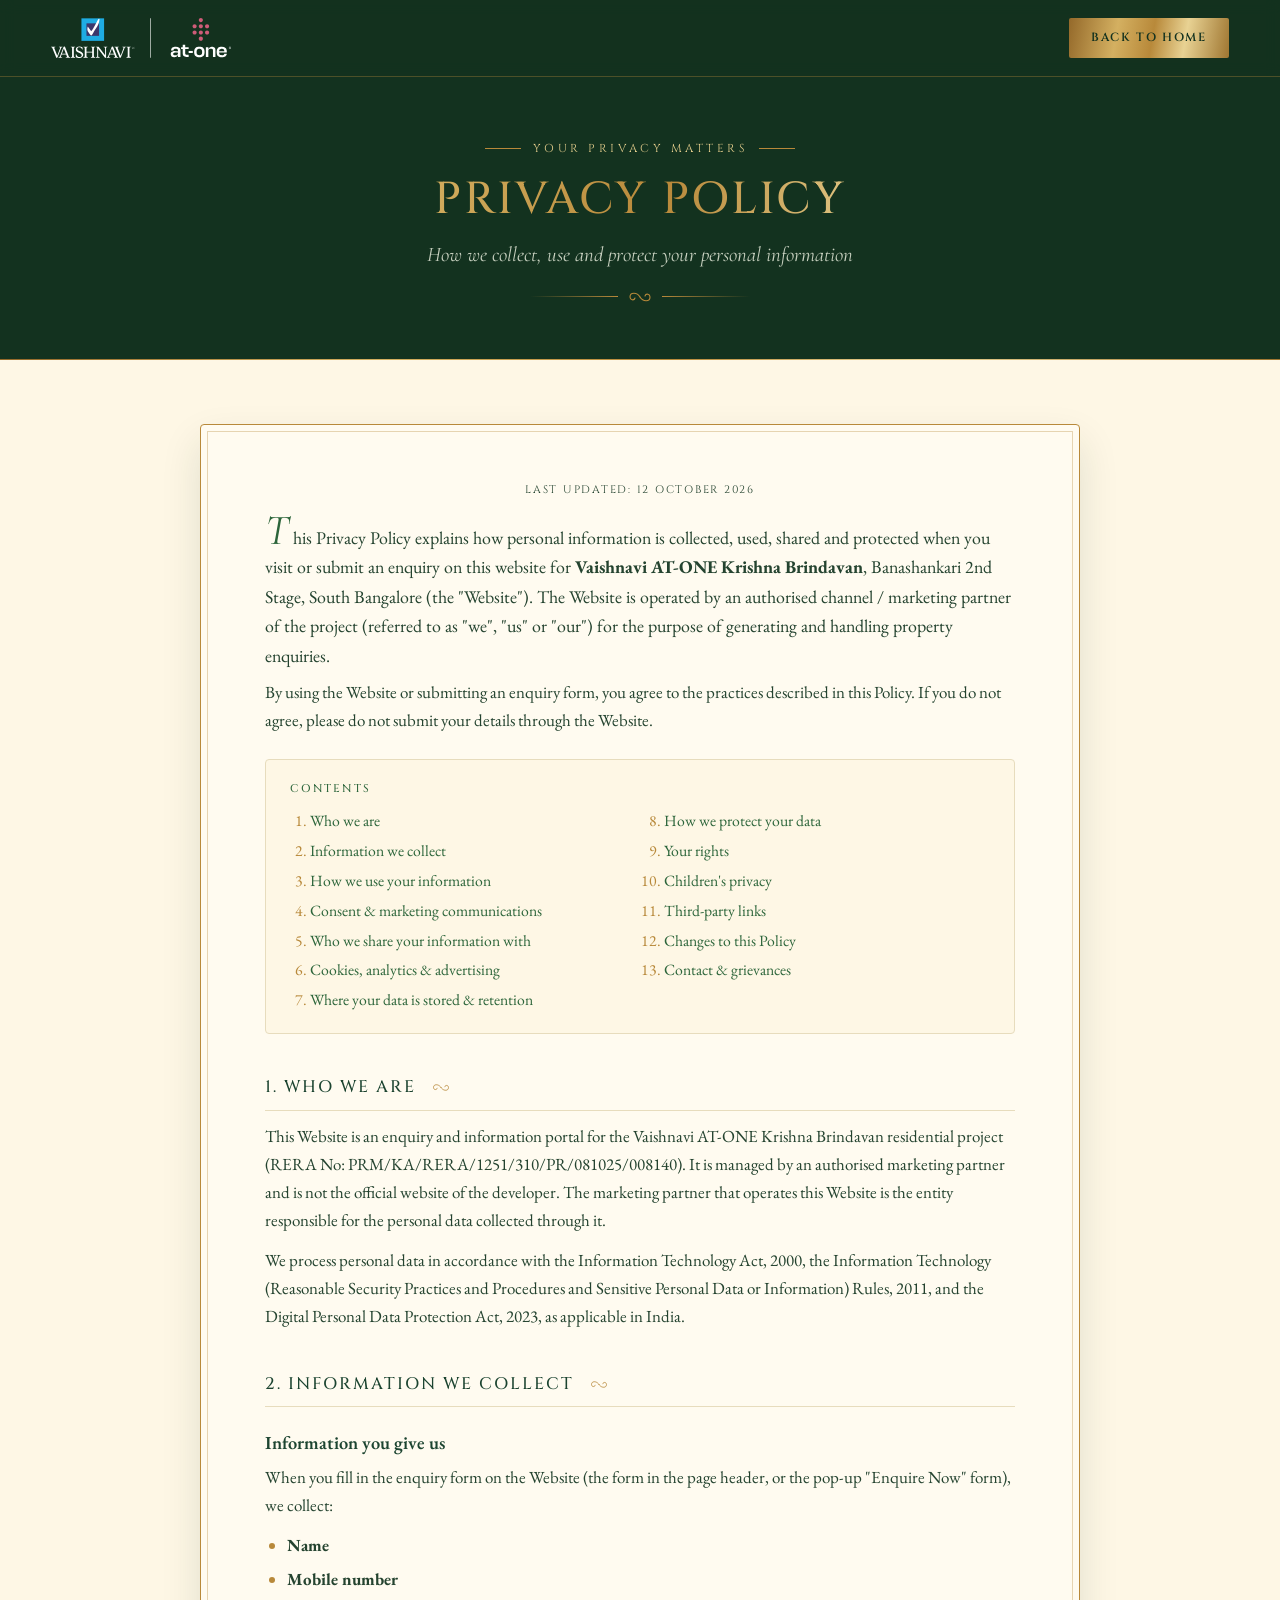
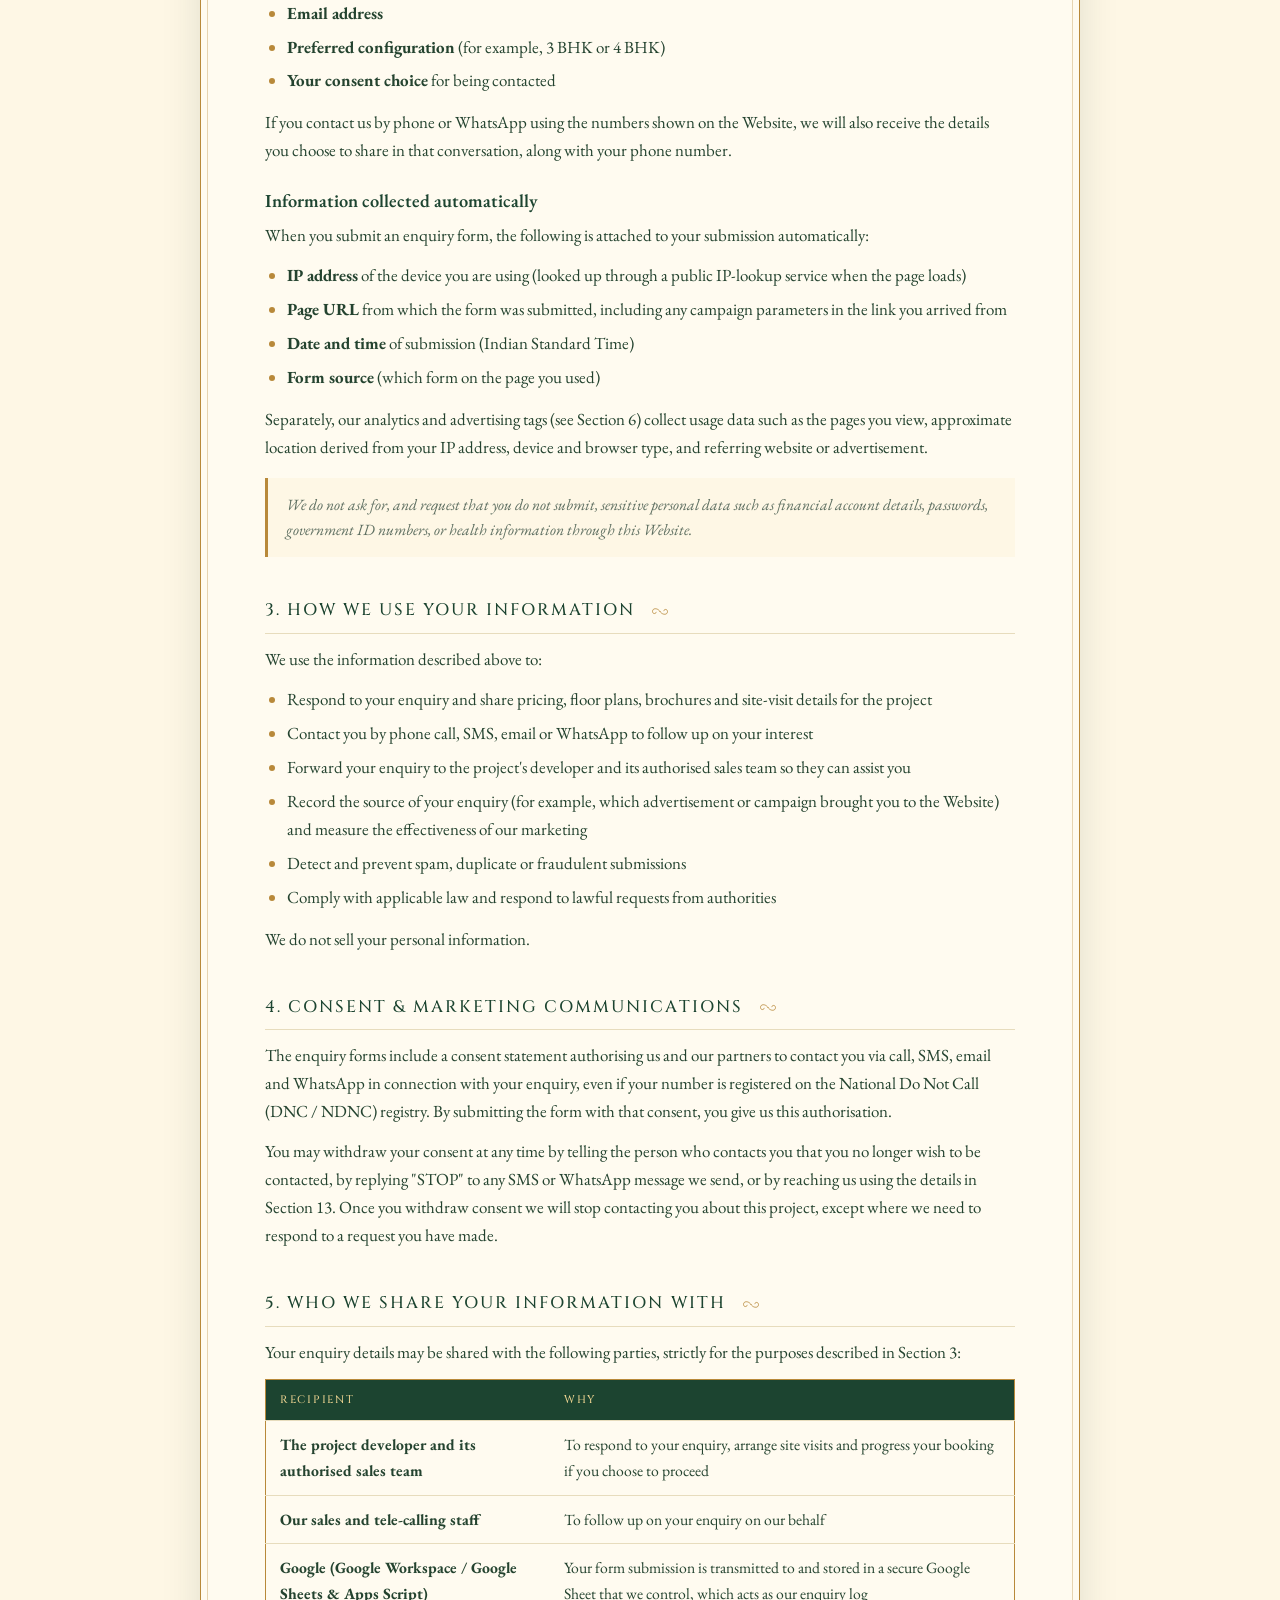
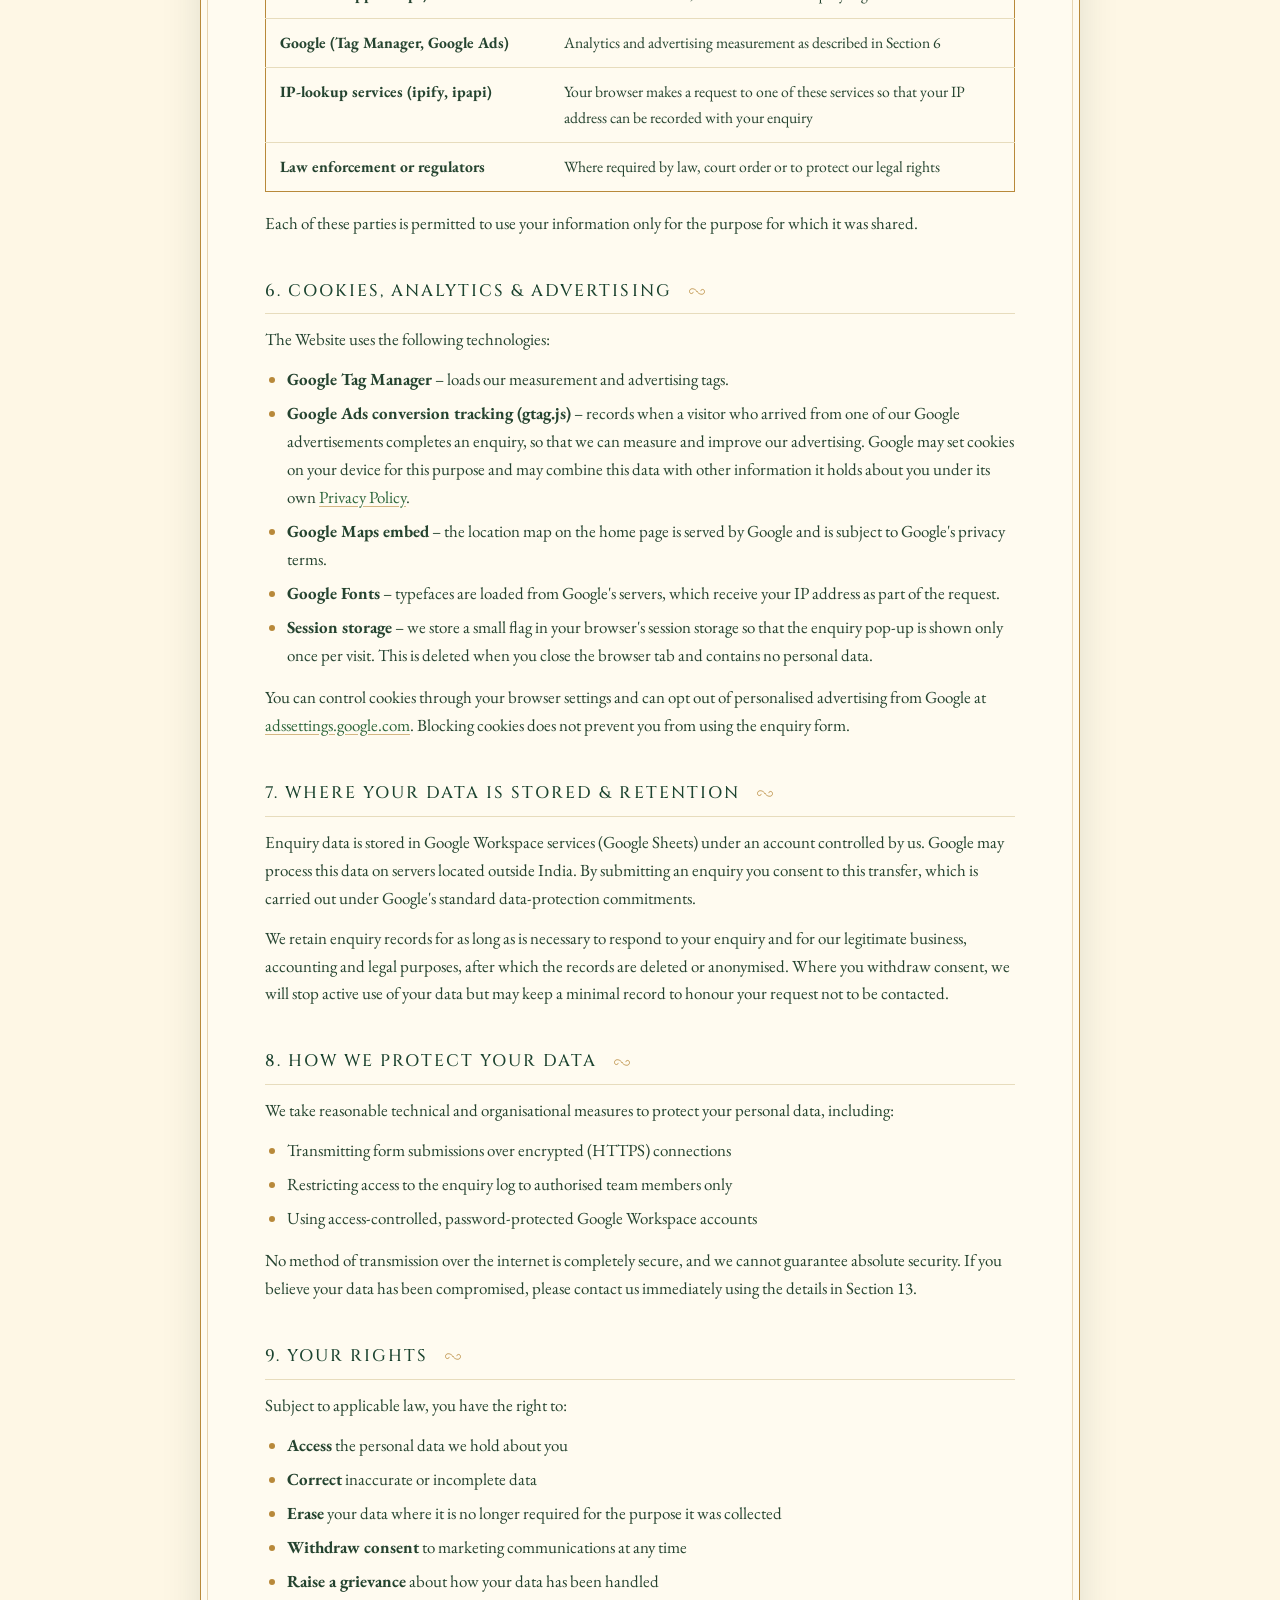
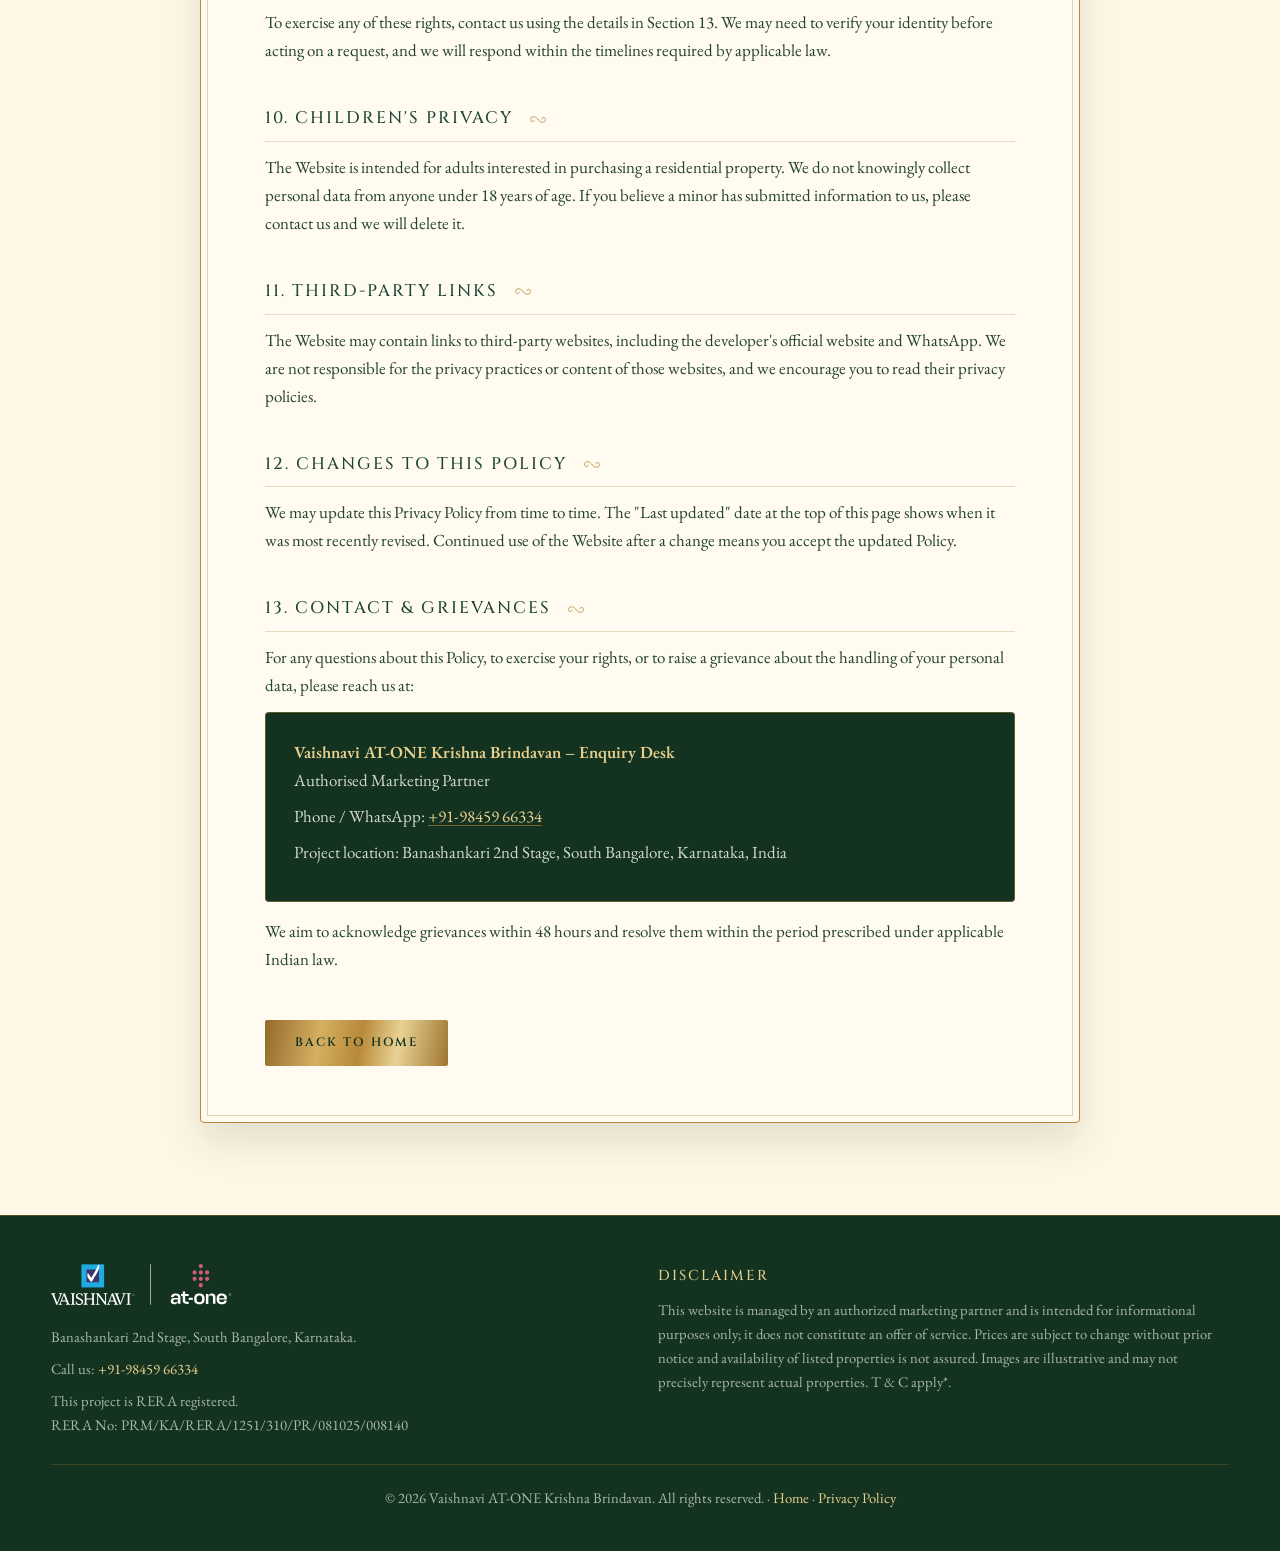
==== privacy-policy.html @ 6ecc54d1 "Add privacy policy page Adds privacy-policy.html in the site's brochure style covering the data the " ====
<!DOCTYPE html>
<html lang="en">
<head>
  <!-- Google Tag Manager -->
<script>(function(w,d,s,l,i){w[l]=w[l]||[];w[l].push({'gtm.start':
new Date().getTime(),event:'gtm.js'});var f=d.getElementsByTagName(s)[0],
j=d.createElement(s),dl=l!='dataLayer'?'&l='+l:'';j.async=true;j.src=
'https://www.googletagmanager.com/gtm.js?id='+i+dl;f.parentNode.insertBefore(j,f);
})(window,document,'script','dataLayer','GTM-M7QC5JXZ');</script>
<!-- End Google Tag Manager -->

<!-- Google tag (gtag.js) -->
<script async src="https://www.googletagmanager.com/gtag/js?id=AW-18381098301"></script>
<script>
  window.dataLayer = window.dataLayer || [];
  function gtag(){dataLayer.push(arguments);}
  gtag('js', new Date());

  gtag('config', 'AW-18381098301');
</script>

<meta charset="UTF-8">
<meta name="viewport" content="width=device-width, initial-scale=1.0">
<title>Privacy Policy | Vaishnavi AT-ONE Krishna Brindavan</title>
<meta name="description" content="Privacy Policy for the Vaishnavi AT-ONE Krishna Brindavan enquiry website: what personal data we collect, why we collect it, who we share it with, and your rights.">
<meta name="robots" content="index, follow">
<link rel="icon" href="favicon.ico">

<link rel="preconnect" href="https://fonts.googleapis.com">
<link rel="preconnect" href="https://fonts.gstatic.com" crossorigin>
<link href="https://fonts.googleapis.com/css2?family=Cinzel:wght@400;500;600&family=EB+Garamond:ital,wght@0,400;0,500;0,600;1,400&family=Cormorant+Garamond:ital,wght@1,400;1,500&display=swap" rel="stylesheet">

<style>
/* Design language: VAKB digital brochure — cream paper, forest green, gold foil serif caps */
:root{
  --green-950:#13321f;
  --green-900:#1c4430;
  --green-700:#2c653a;
  --green-ink:#24432f;
  --gold:#b8893a;
  --gold-soft:#e6cf8e;
  --gold-foil:linear-gradient(100deg,#94692a 0%,#d4b061 30%,#b8893a 52%,#e8d293 72%,#9f7631 100%);
  --cream:#fef7e5;
  --ivory:#fffbf0;
  --ink:#24432f;
  --muted:#5d6e60;
  --line:#e7dcbd;
  --shadow:0 18px 40px rgba(19,50,31,.12);
  --radius:4px;
  --font-caps:'Cinzel',serif;
  --font-display:'Cormorant Garamond',serif;
  --font-body:'EB Garamond',serif;
  --swash:url("data:image/svg+xml,%3Csvg xmlns='http://www.w3.org/2000/svg' viewBox='0 0 40 14'%3E%3Cg fill='none' stroke='%23b8893a' stroke-width='1.1' stroke-linecap='round'%3E%3Cpath d='M20 7c-3-5-10-5-10 0 0 3 4 4 5 1'/%3E%3Cpath d='M20 7c3 5 10 5 10 0 0-3-4-4-5-1'/%3E%3C/g%3E%3C/svg%3E");
}
*{margin:0;padding:0;box-sizing:border-box}
html{scroll-behavior:smooth;scroll-padding-top:90px}
body{font-family:var(--font-body);color:var(--ink);background:var(--cream);line-height:1.65;font-size:1.06rem;overflow-x:hidden}
img{max-width:100%;display:block}
a{color:var(--green-700);text-decoration:underline;text-decoration-color:rgba(184,137,58,.6);text-underline-offset:3px}
a:hover{color:var(--gold)}
.container{width:min(1200px,92%);margin:0 auto}

/* ---------- Header ---------- */
header{position:fixed;inset:0 0 auto 0;z-index:100;background:rgba(19,50,31,.95);backdrop-filter:blur(8px);border-bottom:1px solid rgba(184,137,58,.35)}
.nav{display:flex;align-items:center;justify-content:space-between;height:76px}
.nav-cta{display:inline-block;background:var(--gold-foil);color:var(--green-950);padding:10px 22px;border-radius:2px;font-family:var(--font-caps);font-weight:600;font-size:.74rem;letter-spacing:.14em;text-transform:uppercase;text-decoration:none;transition:transform .25s,box-shadow .25s}
.nav-cta:hover{transform:translateY(-2px);box-shadow:0 8px 20px rgba(184,137,58,.4);color:var(--green-950)}

/* ---------- Page hero ---------- */
.page-hero{background:var(--green-950);color:#e9ecdf;padding:130px 0 56px;text-align:center;position:relative}
.page-hero::after{content:"";position:absolute;inset:auto 0 0 0;height:1px;background:var(--gold-foil)}
.eyebrow{display:inline-flex;align-items:center;gap:12px;color:var(--gold-soft);font-family:var(--font-caps);letter-spacing:.3em;text-transform:uppercase;font-size:.72rem;margin-bottom:16px}
.eyebrow::before,.eyebrow::after{content:"";width:36px;height:1px;background:var(--gold)}
.page-hero h1{font-family:var(--font-caps);font-size:clamp(1.8rem,3.6vw,2.8rem);font-weight:500;line-height:1.15;letter-spacing:.06em;text-transform:uppercase;background:var(--gold-foil);-webkit-background-clip:text;background-clip:text;color:transparent}
.page-hero .sub{font-family:var(--font-display);font-style:italic;font-size:1.3rem;color:#c7d0bf;margin-top:12px}
.divider{width:220px;height:14px;margin:18px auto 0;background:var(--swash) center/40px 14px no-repeat,linear-gradient(90deg,transparent,var(--gold)) left center/88px 1px no-repeat,linear-gradient(90deg,var(--gold),transparent) right center/88px 1px no-repeat}

/* ---------- Policy body ---------- */
.policy{padding:64px 0 92px}
.paper{background:var(--ivory);border:1px solid var(--gold);outline:1px solid rgba(184,137,58,.35);outline-offset:-8px;border-radius:var(--radius);box-shadow:var(--shadow);max-width:880px;margin:0 auto;padding:56px clamp(22px,5vw,64px)}
.paper .intro{font-size:1.12rem;color:var(--green-ink);margin-bottom:8px}
.paper .intro::first-letter{font-family:var(--font-display);font-style:italic;font-size:2.4em;line-height:.9;color:var(--green-700);padding-right:4px}
.paper h2{font-family:var(--font-caps);font-size:1.05rem;font-weight:500;letter-spacing:.12em;text-transform:uppercase;color:var(--green-900);margin:40px 0 12px;padding-bottom:8px;border-bottom:1px solid var(--line);display:flex;align-items:center;gap:10px}
.paper h2::after{content:"";width:30px;height:12px;background:var(--swash) center/contain no-repeat;flex:none}
.paper h3{font-family:var(--font-body);font-weight:600;font-size:1.15rem;color:var(--green-900);margin:20px 0 6px}
.paper p{margin-bottom:12px;color:var(--green-ink)}
.paper ul{margin:0 0 14px 22px}
.paper li{margin-bottom:6px;color:var(--green-ink)}
.paper li::marker{color:var(--gold)}
.paper table{width:100%;border-collapse:collapse;margin:10px 0 18px;border:1px solid var(--gold);font-size:.98rem}
.paper th,.paper td{padding:11px 14px;text-align:left;border-bottom:1px solid var(--line);vertical-align:top}
.paper th{background:var(--green-900);color:var(--gold-soft);font-family:var(--font-caps);font-size:.68rem;letter-spacing:.16em;text-transform:uppercase;font-weight:500}
.paper tr:last-child td{border-bottom:none}
.note{background:var(--cream);border-left:3px solid var(--gold);padding:14px 18px;margin:16px 0 20px;font-style:italic;color:var(--muted);font-size:.98rem}
.toc{background:var(--cream);border:1px solid var(--line);padding:20px 24px;margin:24px 0 8px;border-radius:var(--radius)}
.toc b{font-family:var(--font-caps);font-size:.7rem;letter-spacing:.16em;text-transform:uppercase;color:var(--green-700);display:block;margin-bottom:10px;font-weight:500}
.toc ol{margin:0 0 0 20px;columns:2;column-gap:28px}
.toc li{margin-bottom:4px;font-size:.98rem}
.toc a{text-decoration:none}
.toc a:hover{text-decoration:underline}
.meta{font-family:var(--font-caps);font-size:.68rem;letter-spacing:.16em;text-transform:uppercase;color:var(--muted);text-align:center;margin-bottom:28px}
.contact-card{background:var(--green-950);color:#e9ecdf;border-radius:var(--radius);padding:26px 28px;margin-top:12px;border:1px solid rgba(184,137,58,.45)}
.contact-card p{color:#d3dacb;margin-bottom:8px}
.contact-card a{color:var(--gold-soft)}
.contact-card b{color:var(--gold-soft);font-weight:600}
.back{display:inline-block;margin-top:34px;background:var(--gold-foil);color:var(--green-950);padding:13px 30px;border-radius:2px;font-family:var(--font-caps);font-weight:600;font-size:.76rem;letter-spacing:.16em;text-transform:uppercase;text-decoration:none;transition:transform .2s,box-shadow .2s}
.back:hover{transform:translateY(-2px);box-shadow:0 10px 24px rgba(184,137,58,.35);color:var(--green-950)}

/* ---------- Footer ---------- */
footer{background:var(--green-950);color:#a9b8a5;padding:48px 0 40px;font-size:.92rem;border-top:1px solid rgba(184,137,58,.35)}
footer .f-grid{display:grid;grid-template-columns:1fr 1fr;gap:36px;margin-bottom:26px}
footer h4{color:var(--gold-soft);font-family:var(--font-caps);font-size:.9rem;letter-spacing:.14em;text-transform:uppercase;margin-bottom:10px;font-weight:500}
footer a{color:var(--gold-soft);text-decoration:none}
footer a:hover{text-decoration:underline}
.f-bottom{border-top:1px solid rgba(184,137,58,.25);padding-top:20px;text-align:center;line-height:1.8}

@media (max-width:960px){
  footer .f-grid{grid-template-columns:1fr}
  .page-hero{padding-top:110px}
  .paper{padding-top:40px;padding-bottom:40px}
  .toc ol{columns:1}
}
@media (max-width:600px){
  .paper table{font-size:.9rem}
  .paper th,.paper td{padding:9px 10px}
}
@media (prefers-reduced-motion:reduce){
  html{scroll-behavior:auto}
}
</style>
</head>
<body>

<!-- Google Tag Manager (noscript) -->
<noscript><iframe src="https://www.googletagmanager.com/ns.html?id=GTM-M7QC5JXZ"
height="0" width="0" style="display:none;visibility:hidden"></iframe></noscript>
<!-- End Google Tag Manager (noscript) -->

<!-- ================= HEADER ================= -->
<header>
  <div class="container nav">
    <a href="index.html" class="brand" aria-label="Back to home">
      <img src="media/at-one-logo.svg" alt="Vaishnavi AT-ONE Krishna Brindavan" width="180" height="auto">
    </a>
    <a href="index.html" class="nav-cta">Back to Home</a>
  </div>
</header>

<!-- ================= PAGE HERO ================= -->
<section class="page-hero">
  <div class="container">
    <span class="eyebrow">Your Privacy Matters</span>
    <h1>Privacy Policy</h1>
    <p class="sub">How we collect, use and protect your personal information</p>
    <div class="divider"></div>
  </div>
</section>

<!-- ================= POLICY ================= -->
<main class="policy">
  <div class="container">
    <article class="paper">
      <p class="meta">Last updated: 12 October 2026</p>

      <p class="intro">This Privacy Policy explains how personal information is collected, used, shared and protected when you visit or submit an enquiry on this website for <strong>Vaishnavi AT-ONE Krishna Brindavan</strong>, Banashankari 2nd Stage, South Bangalore (the "Website"). The Website is operated by an authorised channel / marketing partner of the project (referred to as "we", "us" or "our") for the purpose of generating and handling property enquiries.</p>
      <p>By using the Website or submitting an enquiry form, you agree to the practices described in this Policy. If you do not agree, please do not submit your details through the Website.</p>

      <nav class="toc" aria-label="Contents">
        <b>Contents</b>
        <ol>
          <li><a href="#who-we-are">Who we are</a></li>
          <li><a href="#what-we-collect">Information we collect</a></li>
          <li><a href="#how-we-use">How we use your information</a></li>
          <li><a href="#consent">Consent &amp; marketing communications</a></li>
          <li><a href="#sharing">Who we share your information with</a></li>
          <li><a href="#cookies">Cookies, analytics &amp; advertising</a></li>
          <li><a href="#storage">Where your data is stored &amp; retention</a></li>
          <li><a href="#security">How we protect your data</a></li>
          <li><a href="#rights">Your rights</a></li>
          <li><a href="#children">Children's privacy</a></li>
          <li><a href="#third-party">Third-party links</a></li>
          <li><a href="#changes">Changes to this Policy</a></li>
          <li><a href="#contact">Contact &amp; grievances</a></li>
        </ol>
      </nav>

      <h2 id="who-we-are">1. Who we are</h2>
      <p>This Website is an enquiry and information portal for the Vaishnavi AT-ONE Krishna Brindavan residential project (RERA No: PRM/KA/RERA/1251/310/PR/081025/008140). It is managed by an authorised marketing partner and is not the official website of the developer. The marketing partner that operates this Website is the entity responsible for the personal data collected through it.</p>
      <p>We process personal data in accordance with the Information Technology Act, 2000, the Information Technology (Reasonable Security Practices and Procedures and Sensitive Personal Data or Information) Rules, 2011, and the Digital Personal Data Protection Act, 2023, as applicable in India.</p>

      <h2 id="what-we-collect">2. Information we collect</h2>
      <h3>Information you give us</h3>
      <p>When you fill in the enquiry form on the Website (the form in the page header, or the pop-up "Enquire Now" form), we collect:</p>
      <ul>
        <li><strong>Name</strong></li>
        <li><strong>Mobile number</strong></li>
        <li><strong>Email address</strong></li>
        <li><strong>Preferred configuration</strong> (for example, 3 BHK or 4 BHK)</li>
        <li><strong>Your consent choice</strong> for being contacted</li>
      </ul>
      <p>If you contact us by phone or WhatsApp using the numbers shown on the Website, we will also receive the details you choose to share in that conversation, along with your phone number.</p>

      <h3>Information collected automatically</h3>
      <p>When you submit an enquiry form, the following is attached to your submission automatically:</p>
      <ul>
        <li><strong>IP address</strong> of the device you are using (looked up through a public IP-lookup service when the page loads)</li>
        <li><strong>Page URL</strong> from which the form was submitted, including any campaign parameters in the link you arrived from</li>
        <li><strong>Date and time</strong> of submission (Indian Standard Time)</li>
        <li><strong>Form source</strong> (which form on the page you used)</li>
      </ul>
      <p>Separately, our analytics and advertising tags (see Section 6) collect usage data such as the pages you view, approximate location derived from your IP address, device and browser type, and referring website or advertisement.</p>

      <div class="note">We do not ask for, and request that you do not submit, sensitive personal data such as financial account details, passwords, government ID numbers, or health information through this Website.</div>

      <h2 id="how-we-use">3. How we use your information</h2>
      <p>We use the information described above to:</p>
      <ul>
        <li>Respond to your enquiry and share pricing, floor plans, brochures and site-visit details for the project</li>
        <li>Contact you by phone call, SMS, email or WhatsApp to follow up on your interest</li>
        <li>Forward your enquiry to the project's developer and its authorised sales team so they can assist you</li>
        <li>Record the source of your enquiry (for example, which advertisement or campaign brought you to the Website) and measure the effectiveness of our marketing</li>
        <li>Detect and prevent spam, duplicate or fraudulent submissions</li>
        <li>Comply with applicable law and respond to lawful requests from authorities</li>
      </ul>
      <p>We do not sell your personal information.</p>

      <h2 id="consent">4. Consent &amp; marketing communications</h2>
      <p>The enquiry forms include a consent statement authorising us and our partners to contact you via call, SMS, email and WhatsApp in connection with your enquiry, even if your number is registered on the National Do Not Call (DNC / NDNC) registry. By submitting the form with that consent, you give us this authorisation.</p>
      <p>You may withdraw your consent at any time by telling the person who contacts you that you no longer wish to be contacted, by replying "STOP" to any SMS or WhatsApp message we send, or by reaching us using the details in Section 13. Once you withdraw consent we will stop contacting you about this project, except where we need to respond to a request you have made.</p>

      <h2 id="sharing">5. Who we share your information with</h2>
      <p>Your enquiry details may be shared with the following parties, strictly for the purposes described in Section 3:</p>
      <table>
        <thead>
          <tr><th>Recipient</th><th>Why</th></tr>
        </thead>
        <tbody>
          <tr><td><strong>The project developer and its authorised sales team</strong></td><td>To respond to your enquiry, arrange site visits and progress your booking if you choose to proceed</td></tr>
          <tr><td><strong>Our sales and tele-calling staff</strong></td><td>To follow up on your enquiry on our behalf</td></tr>
          <tr><td><strong>Google (Google Workspace / Google Sheets &amp; Apps Script)</strong></td><td>Your form submission is transmitted to and stored in a secure Google Sheet that we control, which acts as our enquiry log</td></tr>
          <tr><td><strong>Google (Tag Manager, Google Ads)</strong></td><td>Analytics and advertising measurement as described in Section 6</td></tr>
          <tr><td><strong>IP-lookup services (ipify, ipapi)</strong></td><td>Your browser makes a request to one of these services so that your IP address can be recorded with your enquiry</td></tr>
          <tr><td><strong>Law enforcement or regulators</strong></td><td>Where required by law, court order or to protect our legal rights</td></tr>
        </tbody>
      </table>
      <p>Each of these parties is permitted to use your information only for the purpose for which it was shared.</p>

      <h2 id="cookies">6. Cookies, analytics &amp; advertising</h2>
      <p>The Website uses the following technologies:</p>
      <ul>
        <li><strong>Google Tag Manager</strong> – loads our measurement and advertising tags.</li>
        <li><strong>Google Ads conversion tracking (gtag.js)</strong> – records when a visitor who arrived from one of our Google advertisements completes an enquiry, so that we can measure and improve our advertising. Google may set cookies on your device for this purpose and may combine this data with other information it holds about you under its own <a href="https://policies.google.com/privacy" target="_blank" rel="noopener">Privacy Policy</a>.</li>
        <li><strong>Google Maps embed</strong> – the location map on the home page is served by Google and is subject to Google's privacy terms.</li>
        <li><strong>Google Fonts</strong> – typefaces are loaded from Google's servers, which receive your IP address as part of the request.</li>
        <li><strong>Session storage</strong> – we store a small flag in your browser's session storage so that the enquiry pop-up is shown only once per visit. This is deleted when you close the browser tab and contains no personal data.</li>
      </ul>
      <p>You can control cookies through your browser settings and can opt out of personalised advertising from Google at <a href="https://adssettings.google.com" target="_blank" rel="noopener">adssettings.google.com</a>. Blocking cookies does not prevent you from using the enquiry form.</p>

      <h2 id="storage">7. Where your data is stored &amp; retention</h2>
      <p>Enquiry data is stored in Google Workspace services (Google Sheets) under an account controlled by us. Google may process this data on servers located outside India. By submitting an enquiry you consent to this transfer, which is carried out under Google's standard data-protection commitments.</p>
      <p>We retain enquiry records for as long as is necessary to respond to your enquiry and for our legitimate business, accounting and legal purposes, after which the records are deleted or anonymised. Where you withdraw consent, we will stop active use of your data but may keep a minimal record to honour your request not to be contacted.</p>

      <h2 id="security">8. How we protect your data</h2>
      <p>We take reasonable technical and organisational measures to protect your personal data, including:</p>
      <ul>
        <li>Transmitting form submissions over encrypted (HTTPS) connections</li>
        <li>Restricting access to the enquiry log to authorised team members only</li>
        <li>Using access-controlled, password-protected Google Workspace accounts</li>
      </ul>
      <p>No method of transmission over the internet is completely secure, and we cannot guarantee absolute security. If you believe your data has been compromised, please contact us immediately using the details in Section 13.</p>

      <h2 id="rights">9. Your rights</h2>
      <p>Subject to applicable law, you have the right to:</p>
      <ul>
        <li><strong>Access</strong> the personal data we hold about you</li>
        <li><strong>Correct</strong> inaccurate or incomplete data</li>
        <li><strong>Erase</strong> your data where it is no longer required for the purpose it was collected</li>
        <li><strong>Withdraw consent</strong> to marketing communications at any time</li>
        <li><strong>Raise a grievance</strong> about how your data has been handled</li>
      </ul>
      <p>To exercise any of these rights, contact us using the details in Section 13. We may need to verify your identity before acting on a request, and we will respond within the timelines required by applicable law.</p>

      <h2 id="children">10. Children's privacy</h2>
      <p>The Website is intended for adults interested in purchasing a residential property. We do not knowingly collect personal data from anyone under 18 years of age. If you believe a minor has submitted information to us, please contact us and we will delete it.</p>

      <h2 id="third-party">11. Third-party links</h2>
      <p>The Website may contain links to third-party websites, including the developer's official website and WhatsApp. We are not responsible for the privacy practices or content of those websites, and we encourage you to read their privacy policies.</p>

      <h2 id="changes">12. Changes to this Policy</h2>
      <p>We may update this Privacy Policy from time to time. The "Last updated" date at the top of this page shows when it was most recently revised. Continued use of the Website after a change means you accept the updated Policy.</p>

      <h2 id="contact">13. Contact &amp; grievances</h2>
      <p>For any questions about this Policy, to exercise your rights, or to raise a grievance about the handling of your personal data, please reach us at:</p>
      <div class="contact-card">
        <p><b>Vaishnavi AT-ONE Krishna Brindavan – Enquiry Desk</b><br>Authorised Marketing Partner</p>
        <p>Phone / WhatsApp: <a href="tel:+919845966334">+91-98459 66334</a></p>
        <p>Project location: Banashankari 2nd Stage, South Bangalore, Karnataka, India</p>
        <!-- TODO: add a dedicated privacy / grievance email address here, e.g.
        <p>Email: <a href="mailto:privacy@example.com">privacy@example.com</a></p> -->
      </div>
      <p style="margin-top:16px">We aim to acknowledge grievances within 48 hours and resolve them within the period prescribed under applicable Indian law.</p>

      <a href="index.html" class="back">Back to Home</a>
    </article>
  </div>
</main>

<!-- ================= FOOTER ================= -->
<footer>
  <div class="container">
    <div class="f-grid">
      <div>
        <img src="media/at-one-logo.svg" alt="Vaishnavi AT-ONE Krishna Brindavan" width="180" height="auto" style="margin-bottom: 20px;">
        <p>Banashankari 2nd Stage, South Bangalore, Karnataka.</p>
        <p style="margin-top:8px">Call us: <a href="tel:+919845966334">+91-98459 66334</a></p>
        <p style="margin-top:8px">This project is RERA registered.<br>RERA No: PRM/KA/RERA/1251/310/PR/081025/008140</p>
      </div>
      <div>
        <h4>Disclaimer</h4>
        <p>This website is managed by an authorized marketing partner and is intended for informational purposes only; it does not constitute an offer of service. Prices are subject to change without prior notice and availability of listed properties is not assured. Images are illustrative and may not precisely represent actual properties. T &amp; C apply*.</p>
      </div>
    </div>
    <div class="f-bottom">
      © 2026 Vaishnavi AT-ONE Krishna Brindavan. All rights reserved. · <a href="index.html">Home</a> · <a href="privacy-policy.html">Privacy Policy</a>
    </div>
  </div>
</footer>

</body>
</html>
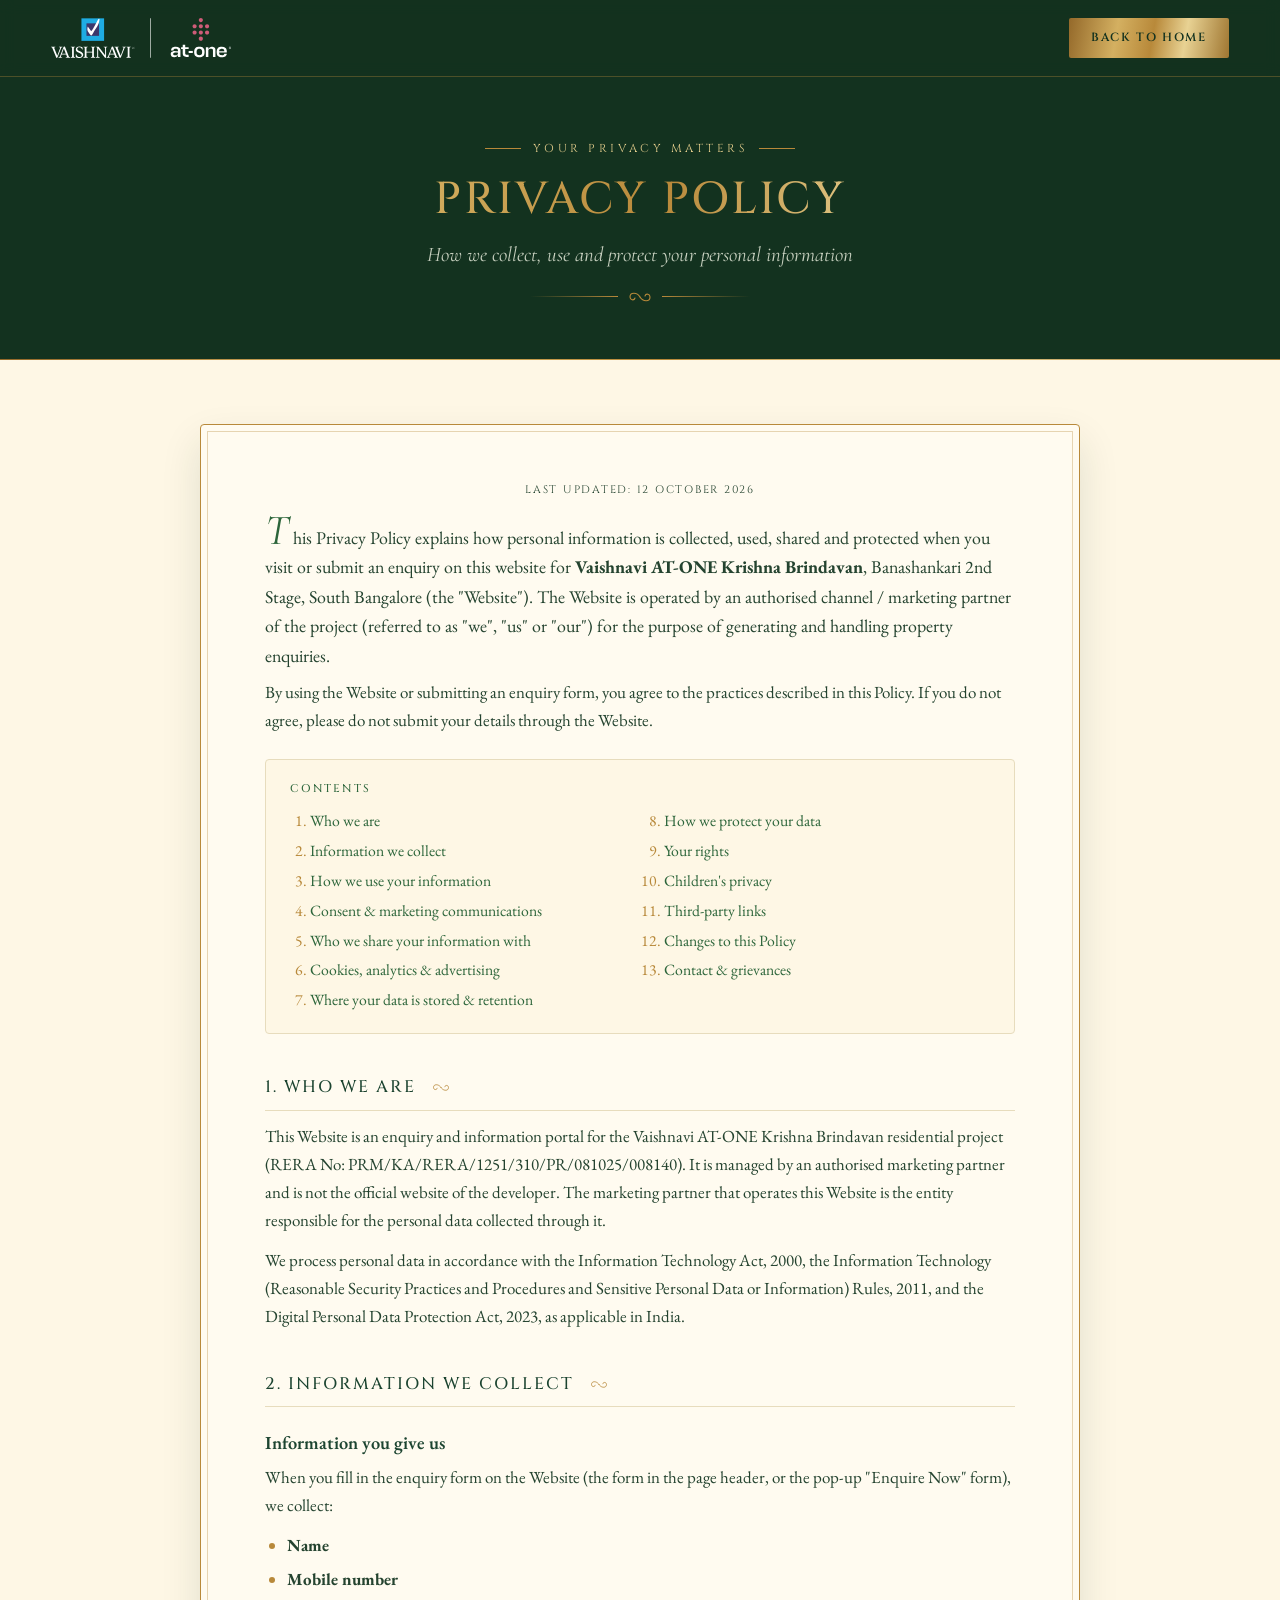
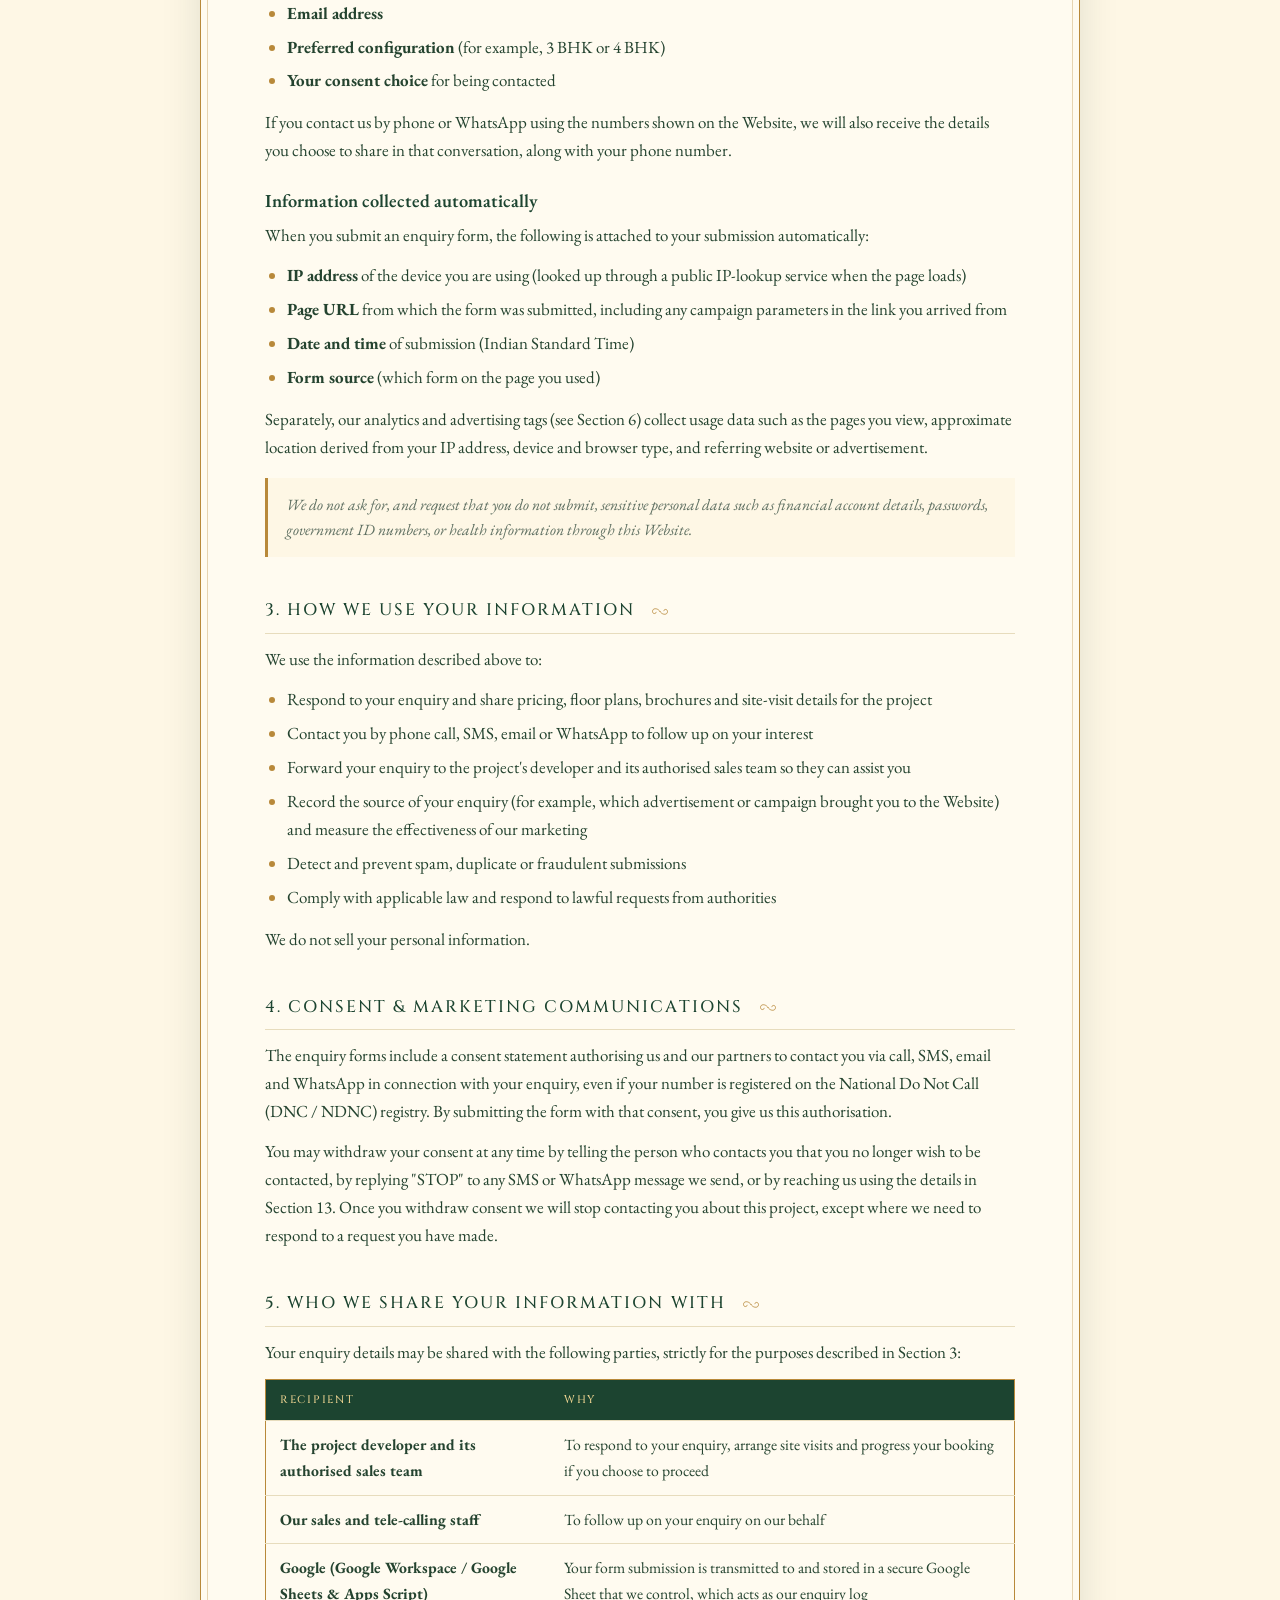
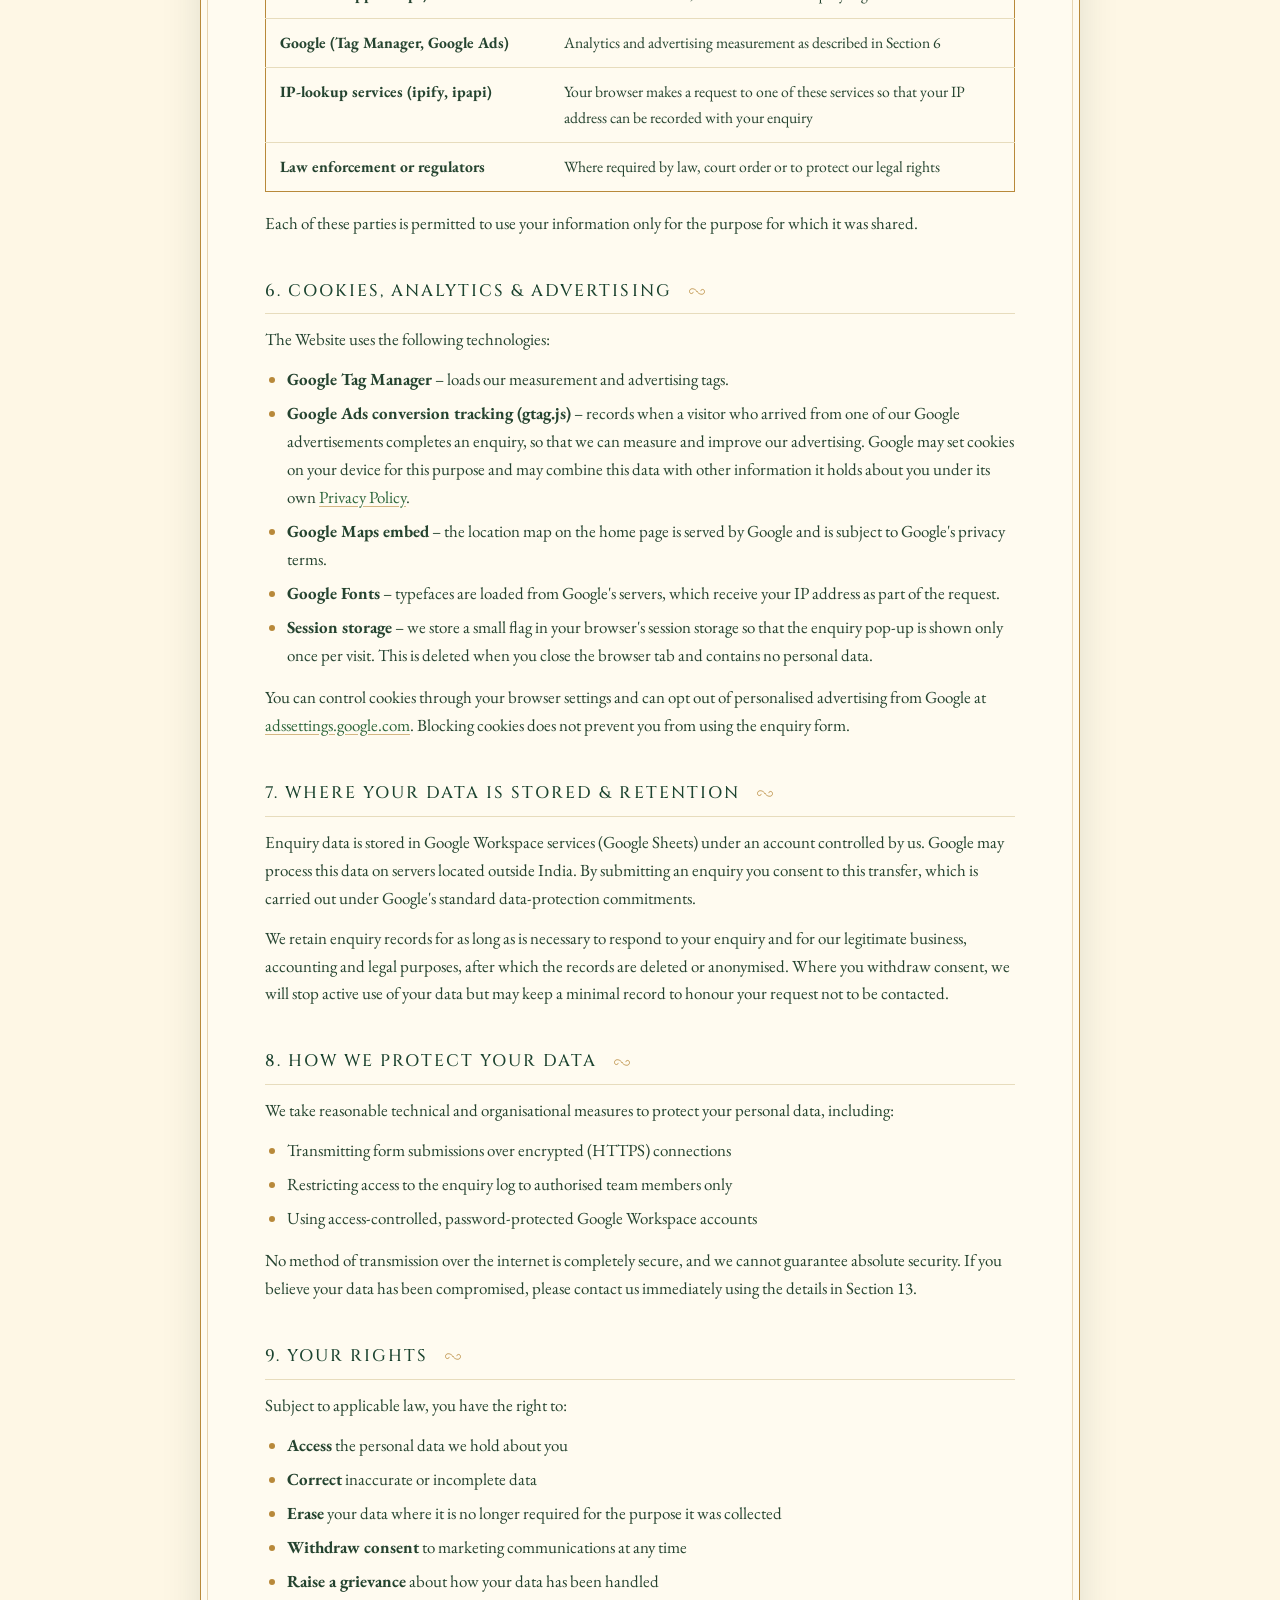
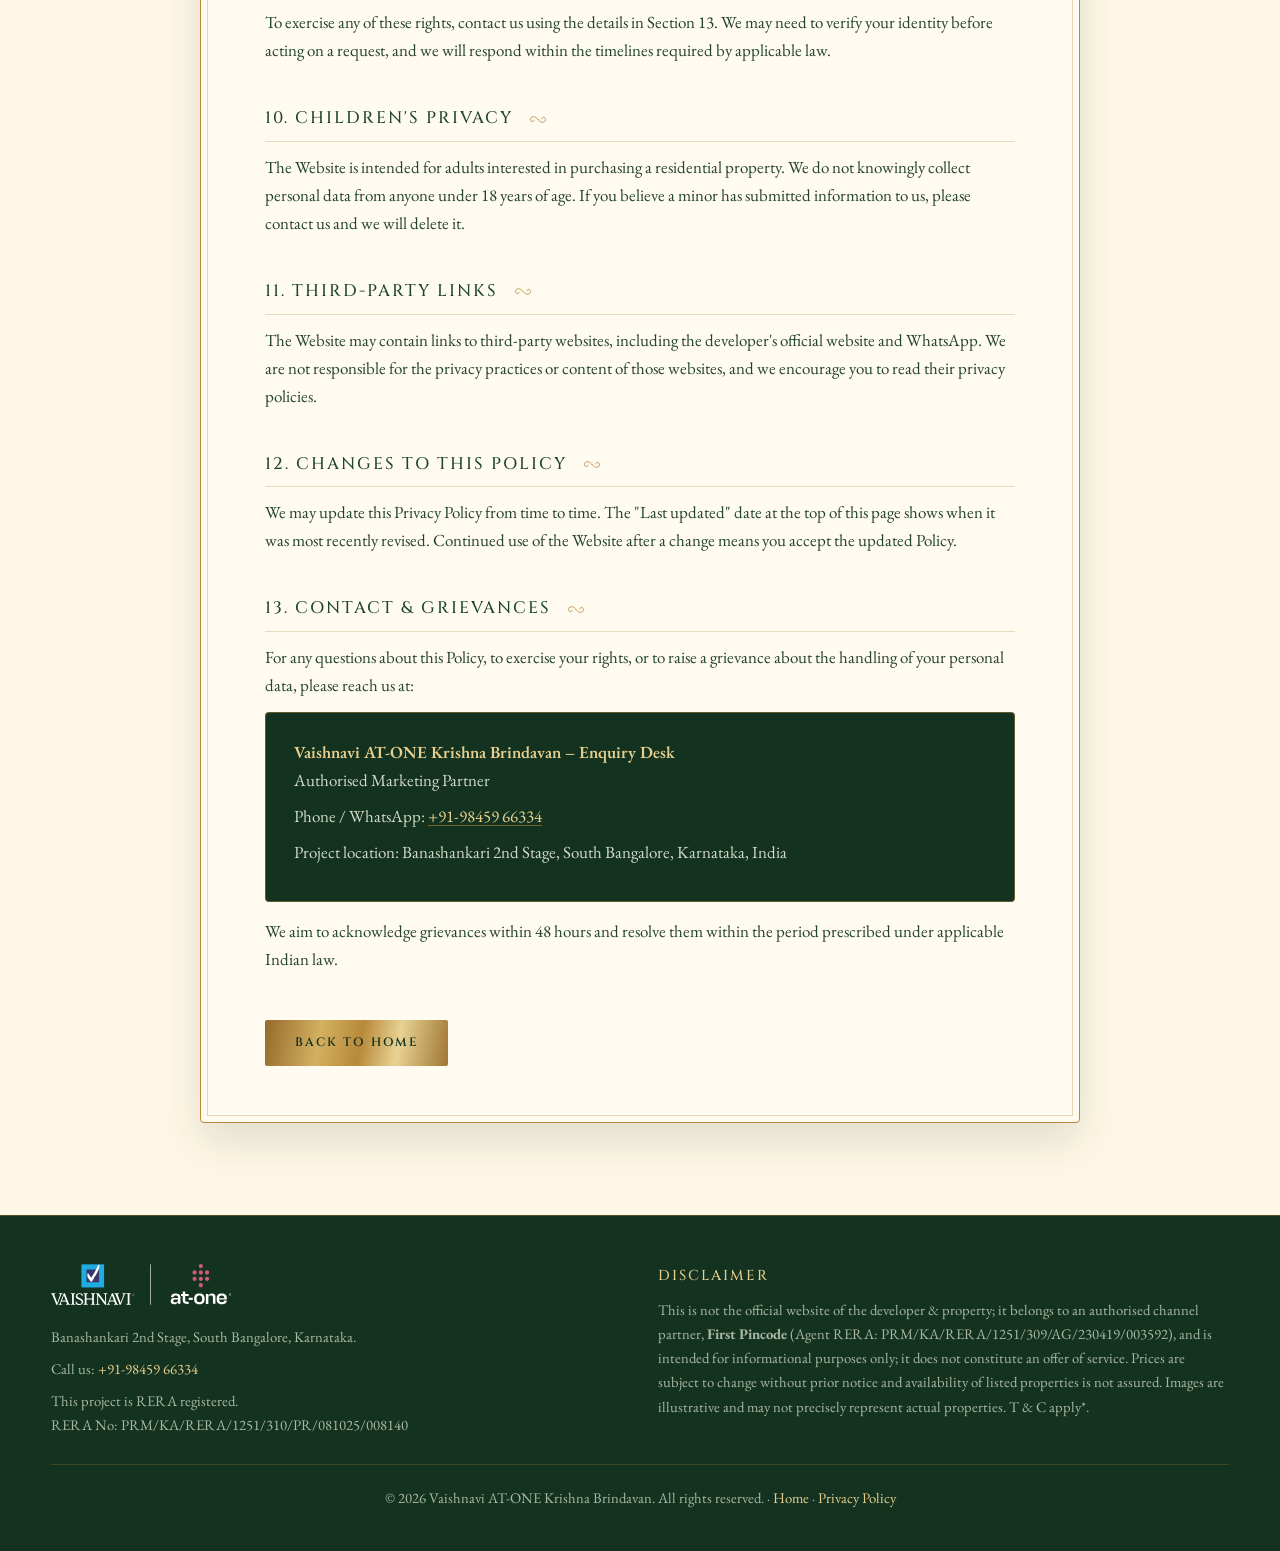
==== commit 4dc100cd: "Rebuild landing page in the Niwa & Neo layout; bundle images locally - New page structure (hero form" ====
--- a/privacy-policy.html
+++ b/privacy-policy.html
@@ -140,7 +140,7 @@
 <header>
   <div class="container nav">
     <a href="index.html" class="brand" aria-label="Back to home">
-      <img src="media/at-one-logo.svg" alt="Vaishnavi AT-ONE Krishna Brindavan" width="180" height="auto">
+      <img src="assets/img/vaishnavi-at-one-logo.svg" alt="Vaishnavi AT-ONE Krishna Brindavan" width="180" height="auto">
     </a>
     <a href="index.html" class="nav-cta">Back to Home</a>
   </div>
@@ -310,14 +310,14 @@
   <div class="container">
     <div class="f-grid">
       <div>
-        <img src="media/at-one-logo.svg" alt="Vaishnavi AT-ONE Krishna Brindavan" width="180" height="auto" style="margin-bottom: 20px;">
+        <img src="assets/img/vaishnavi-at-one-logo.svg" alt="Vaishnavi AT-ONE Krishna Brindavan" width="180" height="auto" style="margin-bottom: 20px;">
         <p>Banashankari 2nd Stage, South Bangalore, Karnataka.</p>
         <p style="margin-top:8px">Call us: <a href="tel:+919845966334">+91-98459 66334</a></p>
         <p style="margin-top:8px">This project is RERA registered.<br>RERA No: PRM/KA/RERA/1251/310/PR/081025/008140</p>
       </div>
       <div>
         <h4>Disclaimer</h4>
-        <p>This website is managed by an authorized marketing partner and is intended for informational purposes only; it does not constitute an offer of service. Prices are subject to change without prior notice and availability of listed properties is not assured. Images are illustrative and may not precisely represent actual properties. T &amp; C apply*.</p>
+        <p>This is not the official website of the developer &amp; property; it belongs to an authorised channel partner, <strong>First Pincode</strong> (Agent RERA: PRM/KA/RERA/1251/309/AG/230419/003592), and is intended for informational purposes only; it does not constitute an offer of service. Prices are subject to change without prior notice and availability of listed properties is not assured. Images are illustrative and may not precisely represent actual properties. T &amp; C apply*.</p>
       </div>
     </div>
     <div class="f-bottom">
